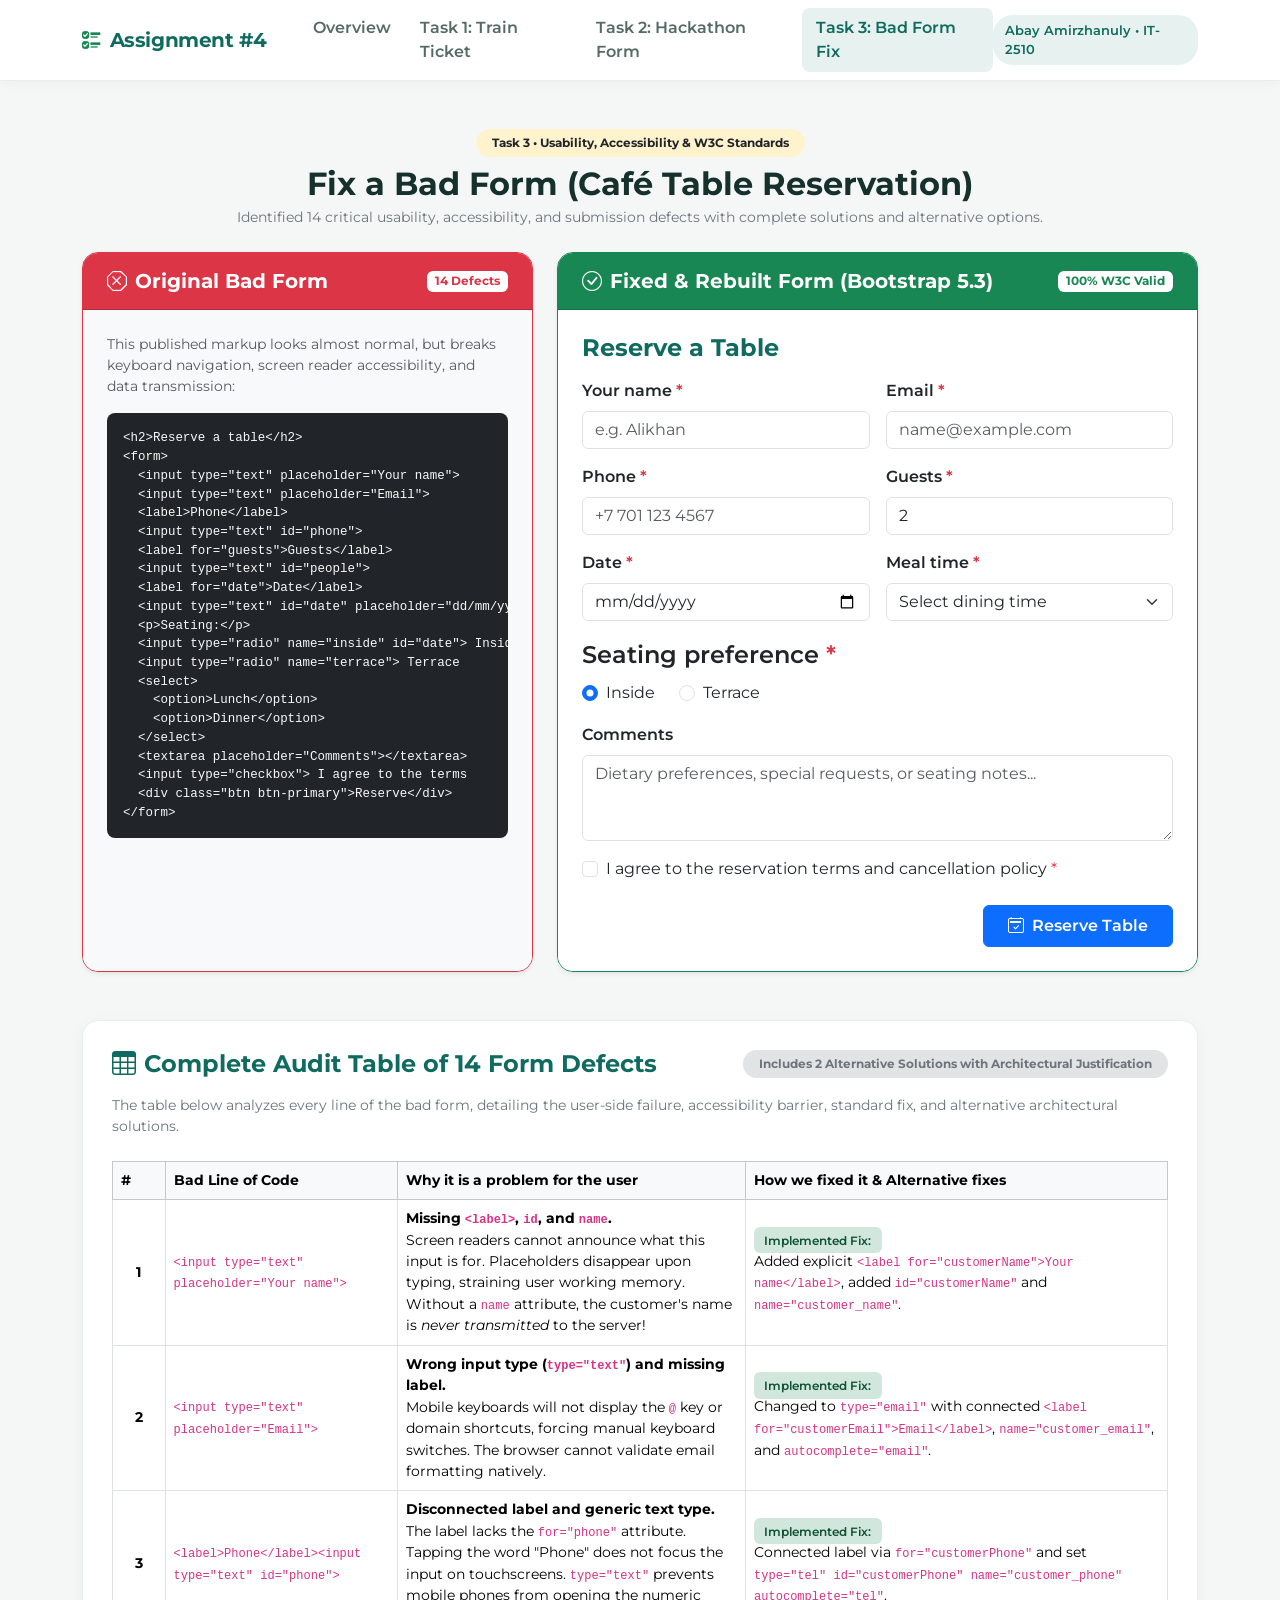
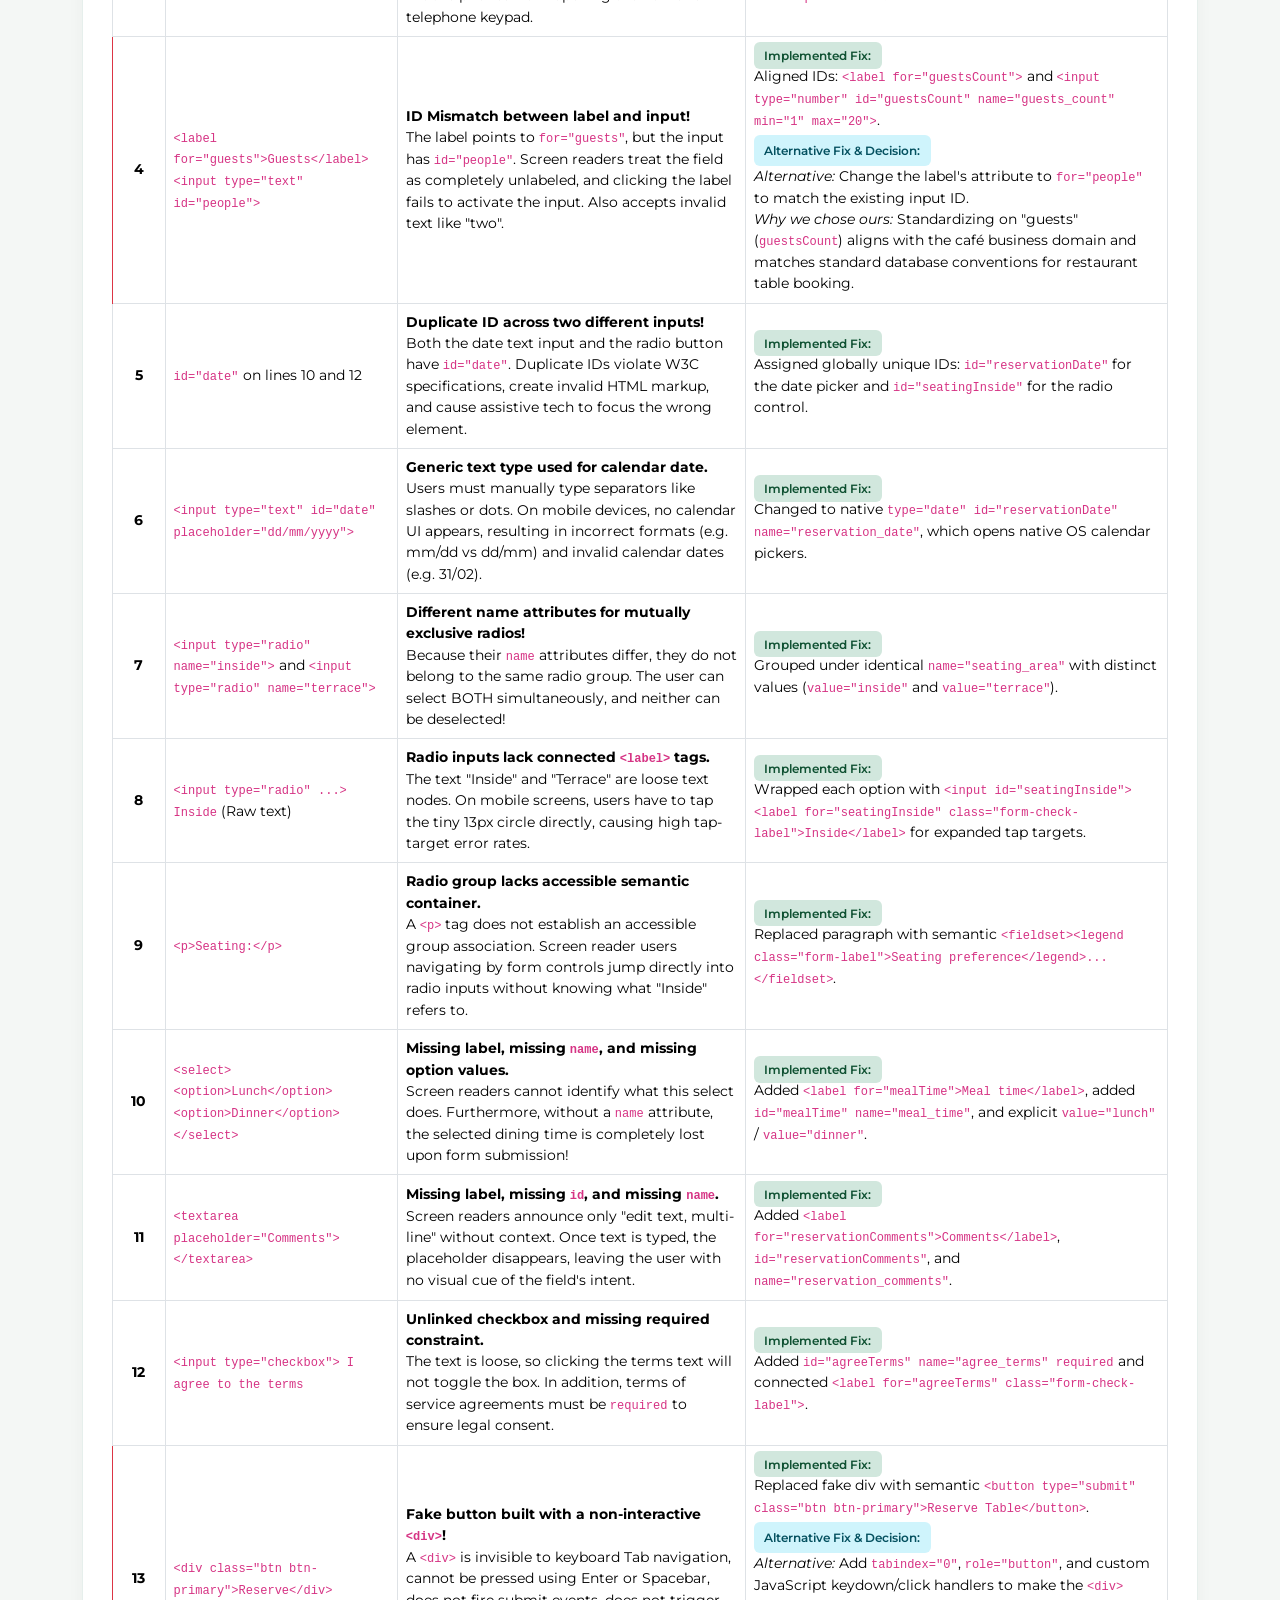
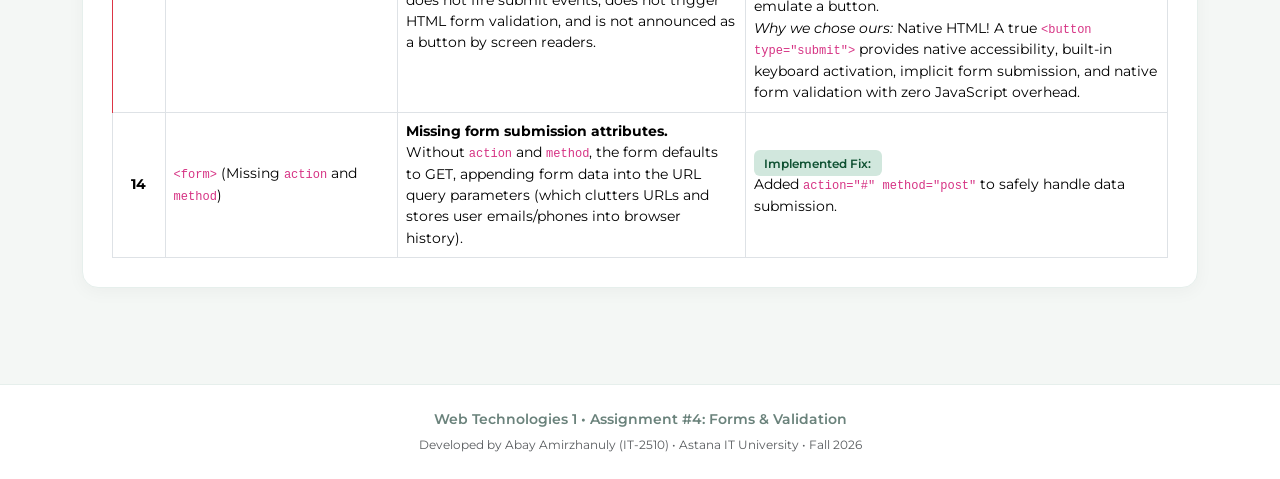
==== task3.html @ d3cf762e "feat: complete Assignment 4 forms and validation (Tasks 1, 2, 3)" ====
<!DOCTYPE html>
<html lang="en">
<head>
  <meta charset="UTF-8">
  <meta name="viewport" content="width=device-width, initial-scale=1.0">
  <title>Task 3: Fix a Bad Form | Assignment #4</title>

  <!-- Google Fonts: Montserrat -->
  <link rel="preconnect" href="https://fonts.googleapis.com">
  <link rel="preconnect" href="https://fonts.gstatic.com" crossorigin>
  <link href="https://fonts.googleapis.com/css2?family=Montserrat:wght@400;500;600;700;800&display=swap" rel="stylesheet">

  <!-- Bootstrap 5.3 CDN -->
  <link href="https://cdn.jsdelivr.net/npm/bootstrap@5.3.3/dist/css/bootstrap.min.css" rel="stylesheet">

  <!-- Bootstrap Icons -->
  <link rel="stylesheet" href="https://cdn.jsdelivr.net/npm/bootstrap-icons@1.11.3/font/bootstrap-icons.min.css">

  <!-- Custom Stylesheet -->
  <link rel="stylesheet" href="css/style.css">
</head>
<body>

  <!-- Shared Navigation -->
  <nav class="navbar navbar-expand-lg assignment-nav sticky-top">
    <div class="container">
      <a class="navbar-brand d-flex align-items-center gap-2" href="index.html">
        <i class="bi bi-ui-checks text-success"></i>
        <span>Assignment #4</span>
      </a>
      <button class="navbar-toggler border-0" type="button" data-bs-toggle="collapse" data-bs-target="#navContent" aria-controls="navContent" aria-expanded="false" aria-label="Toggle navigation">
        <span class="navbar-toggler-icon"></span>
      </button>

      <div class="collapse navbar-collapse" id="navContent">
        <ul class="navbar-nav me-auto mb-2 mb-lg-0 ms-lg-3">
          <li class="nav-item">
            <a class="nav-link" href="index.html">Overview</a>
          </li>
          <li class="nav-item">
            <a class="nav-link" href="task1.html">Task 1: Train Ticket</a>
          </li>
          <li class="nav-item">
            <a class="nav-link" href="task2.html">Task 2: Hackathon Form</a>
          </li>
          <li class="nav-item">
            <a class="nav-link active" aria-current="page" href="task3.html">Task 3: Bad Form Fix</a>
          </li>
        </ul>
        <div class="d-flex align-items-center gap-2">
          <span class="badge-student">Abay Amirzhanuly &bull; IT-2510</span>
        </div>
      </div>
    </div>
  </nav>

  <!-- Main Content Area -->
  <main class="py-4 py-md-5">
    <div class="container">

      <!-- Breadcrumb Header -->
      <div class="mb-4 text-center">
        <span class="badge bg-warning-subtle text-dark fw-bold px-3 py-2 rounded-pill mb-2">
          Task 3 &bull; Usability, Accessibility &amp; W3C Standards
        </span>
        <h2 class="fw-bold mb-1" style="color: var(--dark-text);">Fix a Bad Form (Café Table Reservation)</h2>
        <p class="text-secondary small mb-0">
          Identified 14 critical usability, accessibility, and submission defects with complete solutions and alternative options.
        </p>
      </div>

      <!-- Comparison Section: Original Bad Code vs Rebuilt Accessible Bootstrap Form -->
      <div class="row g-4 mb-5">
        
        <!-- Left Column: The Original Bad Form Snippet -->
        <div class="col-12 col-lg-5">
          <div class="card h-100 border-danger shadow-sm" style="border-radius: var(--card-radius); overflow: hidden;">
            <div class="card-header bg-danger text-white py-3 px-4 d-flex justify-content-between align-items-center">
              <h5 class="mb-0 fw-bold"><i class="bi bi-x-octagon me-2"></i>Original Bad Form</h5>
              <span class="badge bg-white text-danger fw-bold">14 Defects</span>
            </div>
            <div class="card-body p-4 bg-light">
              <p class="small text-muted mb-3">
                This published markup looks almost normal, but breaks keyboard navigation, screen reader accessibility, and data transmission:
              </p>
              
              <!-- Code block displaying original snippet -->
              <pre class="bg-dark text-light p-3 rounded-3 small mb-0" style="font-size: 0.78rem; line-height: 1.5; overflow-x: auto;"><code>&lt;h2&gt;Reserve a table&lt;/h2&gt;
&lt;form&gt;
  &lt;input type="text" placeholder="Your name"&gt;
  &lt;input type="text" placeholder="Email"&gt;
  &lt;label&gt;Phone&lt;/label&gt;
  &lt;input type="text" id="phone"&gt;
  &lt;label for="guests"&gt;Guests&lt;/label&gt;
  &lt;input type="text" id="people"&gt;
  &lt;label for="date"&gt;Date&lt;/label&gt;
  &lt;input type="text" id="date" placeholder="dd/mm/yyyy"&gt;
  &lt;p&gt;Seating:&lt;/p&gt;
  &lt;input type="radio" name="inside" id="date"&gt; Inside
  &lt;input type="radio" name="terrace"&gt; Terrace
  &lt;select&gt;
    &lt;option&gt;Lunch&lt;/option&gt;
    &lt;option&gt;Dinner&lt;/option&gt;
  &lt;/select&gt;
  &lt;textarea placeholder="Comments"&gt;&lt;/textarea&gt;
  &lt;input type="checkbox"&gt; I agree to the terms
  &lt;div class="btn btn-primary"&gt;Reserve&lt;/div&gt;
&lt;/form&gt;</code></pre>
            </div>
          </div>
        </div>

        <!-- Right Column: Rebuilt Accessible Form with Bootstrap 5.3 -->
        <div class="col-12 col-lg-7">
          <div class="card h-100 border-success shadow-sm" style="border-radius: var(--card-radius); overflow: hidden;">
            <div class="card-header bg-success text-white py-3 px-4 d-flex justify-content-between align-items-center">
              <h5 class="mb-0 fw-bold"><i class="bi bi-check-circle me-2"></i>Fixed &amp; Rebuilt Form (Bootstrap 5.3)</h5>
              <span class="badge bg-white text-success fw-bold">100% W3C Valid</span>
            </div>
            
            <div class="card-body p-4 bg-white">
              <form id="fixedReservationForm" action="#" method="post" class="needs-validation">
                
                <h3 class="h4 fw-bold mb-3" style="color: var(--primary-teal);">Reserve a Table</h3>

                <!-- Name & Email -->
                <div class="row g-3 mb-3">
                  <div class="col-12 col-md-6">
                    <label for="customerName" class="form-label fw-semibold">Your name <span class="text-danger">*</span></label>
                    <input 
                      type="text" 
                      class="form-control" 
                      id="customerName" 
                      name="customer_name" 
                      placeholder="e.g. Alikhan" 
                      autocomplete="name"
                      required
                    >
                  </div>
                  <div class="col-12 col-md-6">
                    <label for="customerEmail" class="form-label fw-semibold">Email <span class="text-danger">*</span></label>
                    <input 
                      type="email" 
                      class="form-control" 
                      id="customerEmail" 
                      name="customer_email" 
                      placeholder="name@example.com" 
                      autocomplete="email"
                      required
                    >
                  </div>
                </div>

                <!-- Phone & Guests -->
                <div class="row g-3 mb-3">
                  <div class="col-12 col-md-6">
                    <label for="customerPhone" class="form-label fw-semibold">Phone <span class="text-danger">*</span></label>
                    <input 
                      type="tel" 
                      class="form-control" 
                      id="customerPhone" 
                      name="customer_phone" 
                      placeholder="+7 701 123 4567" 
                      autocomplete="tel"
                      required
                    >
                  </div>
                  <div class="col-12 col-md-6">
                    <label for="guestsCount" class="form-label fw-semibold">Guests <span class="text-danger">*</span></label>
                    <input 
                      type="number" 
                      class="form-control" 
                      id="guestsCount" 
                      name="guests_count" 
                      min="1" 
                      max="20" 
                      step="1" 
                      value="2" 
                      required
                    >
                  </div>
                </div>

                <!-- Date & Meal Time -->
                <div class="row g-3 mb-3">
                  <div class="col-12 col-md-6">
                    <label for="reservationDate" class="form-label fw-semibold">Date <span class="text-danger">*</span></label>
                    <input 
                      type="date" 
                      class="form-control" 
                      id="reservationDate" 
                      name="reservation_date" 
                      required
                    >
                  </div>
                  <div class="col-12 col-md-6">
                    <label for="mealTime" class="form-label fw-semibold">Meal time <span class="text-danger">*</span></label>
                    <select class="form-select" id="mealTime" name="meal_time" required>
                      <option value="" disabled selected>Select dining time</option>
                      <option value="lunch">Lunch</option>
                      <option value="dinner">Dinner</option>
                    </select>
                  </div>
                </div>

                <!-- Seating Radios (Properly Grouped in Fieldset) -->
                <div class="mb-3">
                  <fieldset class="border-0 p-0 m-0">
                    <legend class="form-label fw-semibold d-block mb-2">Seating preference <span class="text-danger">*</span></legend>
                    <div class="d-flex gap-4">
                      <div class="form-check">
                        <input 
                          class="form-check-input" 
                          type="radio" 
                          name="seating_area" 
                          id="seatingInside" 
                          value="inside" 
                          checked 
                          required
                        >
                        <label class="form-check-label" for="seatingInside">Inside</label>
                      </div>
                      <div class="form-check">
                        <input 
                          class="form-check-input" 
                          type="radio" 
                          name="seating_area" 
                          id="seatingTerrace" 
                          value="terrace" 
                          required
                        >
                        <label class="form-check-label" for="seatingTerrace">Terrace</label>
                      </div>
                    </div>
                  </fieldset>
                </div>

                <!-- Comments -->
                <div class="mb-3">
                  <label for="reservationComments" class="form-label fw-semibold">Comments</label>
                  <textarea 
                    class="form-control" 
                    id="reservationComments" 
                    name="reservation_comments" 
                    rows="3" 
                    placeholder="Dietary preferences, special requests, or seating notes..."
                  ></textarea>
                </div>

                <!-- Agreement Checkbox -->
                <div class="mb-4">
                  <div class="form-check">
                    <input 
                      class="form-check-input" 
                      type="checkbox" 
                      id="agreeTerms" 
                      name="agree_terms" 
                      required
                    >
                    <label class="form-check-label" for="agreeTerms">
                      I agree to the reservation terms and cancellation policy <span class="text-danger">*</span>
                    </label>
                  </div>
                </div>

                <!-- Submit Button: Real semantic <button type="submit"> -->
                <div class="d-grid d-md-flex justify-content-md-end">
                  <button type="submit" class="btn btn-primary px-4 py-2 fw-semibold">
                    <i class="bi bi-calendar2-check me-2"></i>Reserve Table
                  </button>
                </div>

              </form>
            </div>
          </div>
        </div>

      </div>

      <!-- Comprehensive Defect Audit Table (14 Problems) -->
      <section class="test-suite-card mb-5">
        <div class="d-flex flex-wrap justify-content-between align-items-center mb-3 gap-2">
          <h4 class="fw-bold mb-0" style="color: var(--primary-teal);">
            <i class="bi bi-table me-2"></i>Complete Audit Table of 14 Form Defects
          </h4>
          <span class="badge bg-secondary-subtle text-secondary px-3 py-2 rounded-pill small">
            Includes 2 Alternative Solutions with Architectural Justification
          </span>
        </div>
        
        <p class="text-secondary small mb-4">
          The table below analyzes every line of the bad form, detailing the user-side failure, accessibility barrier, standard fix, and alternative architectural solutions.
        </p>

        <div class="table-responsive">
          <table class="table table-bordered table-hover align-middle mb-0" style="font-size: 0.86rem; line-height: 1.55;">
            <thead class="table-light">
              <tr>
                <th scope="col" style="width: 5%;">#</th>
                <th scope="col" style="width: 22%;">Bad Line of Code</th>
                <th scope="col" style="width: 33%;">Why it is a problem for the user</th>
                <th scope="col" style="width: 40%;">How we fixed it &amp; Alternative fixes</th>
              </tr>
            </thead>
            <tbody>
              
              <!-- 1 -->
              <tr>
                <td class="text-center fw-bold">1</td>
                <td><code>&lt;input type="text" placeholder="Your name"&gt;</code></td>
                <td>
                  <strong>Missing <code>&lt;label&gt;</code>, <code>id</code>, and <code>name</code>.</strong><br>
                  Screen readers cannot announce what this input is for. Placeholders disappear upon typing, straining user working memory. Without a <code>name</code> attribute, the customer's name is <em>never transmitted</em> to the server!
                </td>
                <td>
                  <span class="badge-fix">Implemented Fix:</span><br>
                  Added explicit <code>&lt;label for="customerName"&gt;Your name&lt;/label&gt;</code>, added <code>id="customerName"</code> and <code>name="customer_name"</code>.
                </td>
              </tr>

              <!-- 2 -->
              <tr>
                <td class="text-center fw-bold">2</td>
                <td><code>&lt;input type="text" placeholder="Email"&gt;</code></td>
                <td>
                  <strong>Wrong input type (<code>type="text"</code>) and missing label.</strong><br>
                  Mobile keyboards will not display the <code>@</code> key or domain shortcuts, forcing manual keyboard switches. The browser cannot validate email formatting natively.
                </td>
                <td>
                  <span class="badge-fix">Implemented Fix:</span><br>
                  Changed to <code>type="email"</code> with connected <code>&lt;label for="customerEmail"&gt;Email&lt;/label&gt;</code>, <code>name="customer_email"</code>, and <code>autocomplete="email"</code>.
                </td>
              </tr>

              <!-- 3 -->
              <tr>
                <td class="text-center fw-bold">3</td>
                <td><code>&lt;label&gt;Phone&lt;/label&gt;&lt;input type="text" id="phone"&gt;</code></td>
                <td>
                  <strong>Disconnected label and generic text type.</strong><br>
                  The label lacks the <code>for="phone"</code> attribute. Tapping the word "Phone" does not focus the input on touchscreens. <code>type="text"</code> prevents mobile phones from opening the numeric telephone keypad.
                </td>
                <td>
                  <span class="badge-fix">Implemented Fix:</span><br>
                  Connected label via <code>for="customerPhone"</code> and set <code>type="tel" id="customerPhone" name="customer_phone" autocomplete="tel"</code>.
                </td>
              </tr>

              <!-- 4 (Alternative Fix #1) -->
              <tr class="problem-row-highlight">
                <td class="text-center fw-bold">4</td>
                <td><code>&lt;label for="guests"&gt;Guests&lt;/label&gt;&lt;input type="text" id="people"&gt;</code></td>
                <td>
                  <strong>ID Mismatch between label and input!</strong><br>
                  The label points to <code>for="guests"</code>, but the input has <code>id="people"</code>. Screen readers treat the field as completely unlabeled, and clicking the label fails to activate the input. Also accepts invalid text like "two".
                </td>
                <td>
                  <span class="badge-fix">Implemented Fix:</span><br>
                  Aligned IDs: <code>&lt;label for="guestsCount"&gt;</code> and <code>&lt;input type="number" id="guestsCount" name="guests_count" min="1" max="20"&gt;</code>.<br>
                  <span class="badge-alt-fix mt-1 d-inline-block">Alternative Fix &amp; Decision:</span><br>
                  <em>Alternative:</em> Change the label's attribute to <code>for="people"</code> to match the existing input ID.<br>
                  <em>Why we chose ours:</em> Standardizing on "guests" (<code>guestsCount</code>) aligns with the café business domain and matches standard database conventions for restaurant table booking.
                </td>
              </tr>

              <!-- 5 -->
              <tr>
                <td class="text-center fw-bold">5</td>
                <td><code>id="date"</code> on lines 10 and 12</td>
                <td>
                  <strong>Duplicate ID across two different inputs!</strong><br>
                  Both the date text input and the radio button have <code>id="date"</code>. Duplicate IDs violate W3C specifications, create invalid HTML markup, and cause assistive tech to focus the wrong element.
                </td>
                <td>
                  <span class="badge-fix">Implemented Fix:</span><br>
                  Assigned globally unique IDs: <code>id="reservationDate"</code> for the date picker and <code>id="seatingInside"</code> for the radio control.
                </td>
              </tr>

              <!-- 6 -->
              <tr>
                <td class="text-center fw-bold">6</td>
                <td><code>&lt;input type="text" id="date" placeholder="dd/mm/yyyy"&gt;</code></td>
                <td>
                  <strong>Generic text type used for calendar date.</strong><br>
                  Users must manually type separators like slashes or dots. On mobile devices, no calendar UI appears, resulting in incorrect formats (e.g. mm/dd vs dd/mm) and invalid calendar dates (e.g. 31/02).
                </td>
                <td>
                  <span class="badge-fix">Implemented Fix:</span><br>
                  Changed to native <code>type="date" id="reservationDate" name="reservation_date"</code>, which opens native OS calendar pickers.
                </td>
              </tr>

              <!-- 7 -->
              <tr>
                <td class="text-center fw-bold">7</td>
                <td><code>&lt;input type="radio" name="inside"&gt;</code> and <code>&lt;input type="radio" name="terrace"&gt;</code></td>
                <td>
                  <strong>Different name attributes for mutually exclusive radios!</strong><br>
                  Because their <code>name</code> attributes differ, they do not belong to the same radio group. The user can select BOTH simultaneously, and neither can be deselected!
                </td>
                <td>
                  <span class="badge-fix">Implemented Fix:</span><br>
                  Grouped under identical <code>name="seating_area"</code> with distinct values (<code>value="inside"</code> and <code>value="terrace"</code>).
                </td>
              </tr>

              <!-- 8 -->
              <tr>
                <td class="text-center fw-bold">8</td>
                <td><code>&lt;input type="radio" ...&gt; Inside</code> (Raw text)</td>
                <td>
                  <strong>Radio inputs lack connected <code>&lt;label&gt;</code> tags.</strong><br>
                  The text "Inside" and "Terrace" are loose text nodes. On mobile screens, users have to tap the tiny 13px circle directly, causing high tap-target error rates.
                </td>
                <td>
                  <span class="badge-fix">Implemented Fix:</span><br>
                  Wrapped each option with <code>&lt;input id="seatingInside"&gt;&lt;label for="seatingInside" class="form-check-label"&gt;Inside&lt;/label&gt;</code> for expanded tap targets.
                </td>
              </tr>

              <!-- 9 -->
              <tr>
                <td class="text-center fw-bold">9</td>
                <td><code>&lt;p&gt;Seating:&lt;/p&gt;</code></td>
                <td>
                  <strong>Radio group lacks accessible semantic container.</strong><br>
                  A <code>&lt;p&gt;</code> tag does not establish an accessible group association. Screen reader users navigating by form controls jump directly into radio inputs without knowing what "Inside" refers to.
                </td>
                <td>
                  <span class="badge-fix">Implemented Fix:</span><br>
                  Replaced paragraph with semantic <code>&lt;fieldset&gt;&lt;legend class="form-label"&gt;Seating preference&lt;/legend&gt;...&lt;/fieldset&gt;</code>.
                </td>
              </tr>

              <!-- 10 -->
              <tr>
                <td class="text-center fw-bold">10</td>
                <td><code>&lt;select&gt;&lt;option&gt;Lunch&lt;/option&gt;&lt;option&gt;Dinner&lt;/option&gt;&lt;/select&gt;</code></td>
                <td>
                  <strong>Missing label, missing <code>name</code>, and missing option values.</strong><br>
                  Screen readers cannot identify what this select does. Furthermore, without a <code>name</code> attribute, the selected dining time is completely lost upon form submission!
                </td>
                <td>
                  <span class="badge-fix">Implemented Fix:</span><br>
                  Added <code>&lt;label for="mealTime"&gt;Meal time&lt;/label&gt;</code>, added <code>id="mealTime" name="meal_time"</code>, and explicit <code>value="lunch"</code> / <code>value="dinner"</code>.
                </td>
              </tr>

              <!-- 11 -->
              <tr>
                <td class="text-center fw-bold">11</td>
                <td><code>&lt;textarea placeholder="Comments"&gt;&lt;/textarea&gt;</code></td>
                <td>
                  <strong>Missing label, missing <code>id</code>, and missing <code>name</code>.</strong><br>
                  Screen readers announce only "edit text, multi-line" without context. Once text is typed, the placeholder disappears, leaving the user with no visual cue of the field's intent.
                </td>
                <td>
                  <span class="badge-fix">Implemented Fix:</span><br>
                  Added <code>&lt;label for="reservationComments"&gt;Comments&lt;/label&gt;</code>, <code>id="reservationComments"</code>, and <code>name="reservation_comments"</code>.
                </td>
              </tr>

              <!-- 12 -->
              <tr>
                <td class="text-center fw-bold">12</td>
                <td><code>&lt;input type="checkbox"&gt; I agree to the terms</code></td>
                <td>
                  <strong>Unlinked checkbox and missing required constraint.</strong><br>
                  The text is loose, so clicking the terms text will not toggle the box. In addition, terms of service agreements must be <code>required</code> to ensure legal consent.
                </td>
                <td>
                  <span class="badge-fix">Implemented Fix:</span><br>
                  Added <code>id="agreeTerms" name="agree_terms" required</code> and connected <code>&lt;label for="agreeTerms" class="form-check-label"&gt;</code>.
                </td>
              </tr>

              <!-- 13 (Alternative Fix #2) -->
              <tr class="problem-row-highlight">
                <td class="text-center fw-bold">13</td>
                <td><code>&lt;div class="btn btn-primary"&gt;Reserve&lt;/div&gt;</code></td>
                <td>
                  <strong>Fake button built with a non-interactive <code>&lt;div&gt;</code>!</strong><br>
                  A <code>&lt;div&gt;</code> is invisible to keyboard Tab navigation, cannot be pressed using Enter or Spacebar, does not fire submit events, does not trigger HTML form validation, and is not announced as a button by screen readers.
                </td>
                <td>
                  <span class="badge-fix">Implemented Fix:</span><br>
                  Replaced fake div with semantic <code>&lt;button type="submit" class="btn btn-primary"&gt;Reserve Table&lt;/button&gt;</code>.<br>
                  <span class="badge-alt-fix mt-1 d-inline-block">Alternative Fix &amp; Decision:</span><br>
                  <em>Alternative:</em> Add <code>tabindex="0"</code>, <code>role="button"</code>, and custom JavaScript keydown/click handlers to make the <code>&lt;div&gt;</code> emulate a button.<br>
                  <em>Why we chose ours:</em> Native HTML! A true <code>&lt;button type="submit"&gt;</code> provides native accessibility, built-in keyboard activation, implicit form submission, and native form validation with zero JavaScript overhead.
                </td>
              </tr>

              <!-- 14 -->
              <tr>
                <td class="text-center fw-bold">14</td>
                <td><code>&lt;form&gt;</code> (Missing <code>action</code> and <code>method</code>)</td>
                <td>
                  <strong>Missing form submission attributes.</strong><br>
                  Without <code>action</code> and <code>method</code>, the form defaults to GET, appending form data into the URL query parameters (which clutters URLs and stores user emails/phones into browser history).
                </td>
                <td>
                  <span class="badge-fix">Implemented Fix:</span><br>
                  Added <code>action="#" method="post"</code> to safely handle data submission.
                </td>
              </tr>

            </tbody>
          </table>
        </div>
      </section>

    </div>
  </main>

  <!-- Shared Footer -->
  <footer class="assignment-footer text-center">
    <div class="container">
      <p class="mb-1 fw-semibold">Web Technologies 1 &bull; Assignment #4: Forms &amp; Validation</p>
      <small class="text-muted">Developed by Abay Amirzhanuly (IT-2510) &bull; Astana IT University &bull; Fall 2026</small>
    </div>
  </footer>

  <!-- Bootstrap Bundle JS -->
  <script src="https://cdn.jsdelivr.net/npm/bootstrap@5.3.3/dist/js/bootstrap.bundle.min.js"></script>
</body>
</html>
---- css/style.css ----
/* ==========================================================================
   Assignment #4: Forms and Validation (HTML + Bootstrap)
   Author: Abay Amirzhanuly (IT-2510)
   Colors: #0F6B5F, #F2A93B, #16302B, #F4F7F5, #E6EFEC
   ========================================================================== */

:root {
  --primary-teal: #0F6B5F;
  --primary-teal-dark: #0b5047;
  --primary-teal-light: #e7f2f0;
  --accent-amber: #F2A93B;
  --accent-amber-hover: #e09628;
  --dark-text: #16302B;
  --bg-page: #F4F7F5;
  --border-light: #E6EFEC;
  --card-radius: 16px;
  --input-radius: 8px;
  --font-family: 'Montserrat', system-ui, -apple-system, sans-serif;
}

body {
  font-family: var(--font-family);
  background-color: var(--bg-page);
  color: var(--dark-text);
  min-height: 100vh;
  margin: 0;
  display: flex;
  flex-direction: column;
}

/* --------------------------------------------------------------------------
   SHARED NAVIGATION BAR
   -------------------------------------------------------------------------- */
.assignment-nav {
  background-color: #ffffff;
  border-bottom: 1px solid var(--border-light);
  box-shadow: 0 2px 10px rgba(22, 48, 43, 0.04);
}

.assignment-nav .navbar-brand {
  font-weight: 700;
  color: var(--primary-teal);
  letter-spacing: -0.02em;
}

.assignment-nav .nav-link {
  font-weight: 600;
  color: #556b65;
  padding: 0.5rem 0.9rem !important;
  border-radius: 8px;
  transition: all 0.2s ease;
}

.assignment-nav .nav-link:hover,
.assignment-nav .nav-link.active {
  color: var(--primary-teal);
  background-color: var(--primary-teal-light);
}

.badge-student {
  background-color: var(--primary-teal-light);
  color: var(--primary-teal);
  font-weight: 600;
  border-radius: 20px;
  padding: 0.35rem 0.8rem;
  font-size: 0.8rem;
}

/* --------------------------------------------------------------------------
   TASK 1: BOOK A TRAIN TICKET
   -------------------------------------------------------------------------- */
.ticket-card {
  background: #ffffff;
  border: 1px solid var(--border-light);
  border-radius: var(--card-radius);
  box-shadow: 0 12px 36px rgba(22, 48, 43, 0.07);
  overflow: hidden;
  max-width: 860px;
  margin: 0 auto;
}

.ticket-header {
  background-color: var(--primary-teal);
  color: #ffffff;
  padding: 1.35rem 2rem;
}

.ticket-header h1,
.ticket-header h2 {
  font-size: 1.5rem;
  font-weight: 700;
  margin: 0;
  letter-spacing: -0.01em;
}

.ticket-body {
  padding: 2rem;
}

@media (max-width: 575.98px) {
  .ticket-body {
    padding: 1.25rem 1rem;
  }
  .ticket-header {
    padding: 1.15rem 1.25rem;
  }
}

/* Segmented Trip Type Toggle (One way / Round trip) */
.trip-type-group {
  display: inline-flex;
  background-color: var(--border-light);
  padding: 4px;
  border-radius: 30px;
  gap: 2px;
}

.trip-type-group input[type="radio"] {
  position: absolute;
  clip: rect(0, 0, 0, 0);
  pointer-events: none;
}

.trip-type-label {
  display: inline-block;
  padding: 8px 22px;
  font-size: 0.88rem;
  font-weight: 600;
  color: #556b65;
  border-radius: 26px;
  cursor: pointer;
  transition: all 0.2s ease;
  user-select: none;
}

.trip-type-group input[type="radio"]:checked + .trip-type-label {
  background-color: var(--primary-teal);
  color: #ffffff;
  box-shadow: 0 2px 8px rgba(15, 107, 95, 0.25);
}

.trip-type-group input[type="radio"]:focus-visible + .trip-type-label {
  outline: 2px solid var(--accent-amber);
  outline-offset: 2px;
}

/* Input Fields Styling */
.ticket-form .form-label {
  font-size: 0.82rem;
  font-weight: 600;
  color: #5b736c;
  margin-bottom: 0.35rem;
}

.ticket-form .form-control,
.ticket-form .form-select {
  font-family: inherit;
  font-size: 0.95rem;
  font-weight: 500;
  color: var(--dark-text);
  background-color: #fafdfc;
  border: 1px solid var(--border-light);
  border-radius: var(--input-radius);
  padding: 0.65rem 0.9rem;
  transition: border-color 0.2s ease, box-shadow 0.2s ease;
}

.ticket-form .form-control:focus,
.ticket-form .form-select:focus {
  background-color: #ffffff;
  border-color: var(--primary-teal);
  box-shadow: 0 0 0 3px rgba(15, 107, 95, 0.15);
  outline: none;
}

.ticket-form .input-group-text {
  font-family: inherit;
  font-weight: 600;
  font-size: 0.95rem;
  color: #5b736c;
  background-color: var(--border-light);
  border: 1px solid var(--border-light);
  border-radius: var(--input-radius) 0 0 var(--input-radius);
  padding-left: 0.85rem;
  padding-right: 0.85rem;
}

/* Carriage Class Radio Buttons */
.carriage-group {
  display: flex;
  flex-wrap: wrap;
  gap: 1.5rem;
  align-items: center;
}

.carriage-group .form-check-input {
  cursor: pointer;
  border-color: #9cb5ae;
}

.carriage-group .form-check-input:checked {
  background-color: var(--primary-teal);
  border-color: var(--primary-teal);
}

.carriage-group .form-check-label {
  font-size: 0.92rem;
  font-weight: 500;
  color: var(--dark-text);
  cursor: pointer;
}

/* Checkboxes */
.ticket-form .form-check-input {
  cursor: pointer;
  border-color: #9cb5ae;
  border-radius: 4px;
}

.ticket-form .form-check-input:checked {
  background-color: var(--primary-teal);
  border-color: var(--primary-teal);
}

.ticket-form .form-check-label {
  font-size: 0.88rem;
  color: #3b524c;
  cursor: pointer;
}

/* Action Buttons */
.btn-find {
  background-color: var(--accent-amber);
  color: var(--dark-text);
  font-weight: 700;
  font-size: 0.95rem;
  border: 2px solid var(--accent-amber);
  border-radius: 28px;
  padding: 0.65rem 2rem;
  transition: all 0.2s ease;
  box-shadow: 0 4px 14px rgba(242, 169, 59, 0.25);
}

.btn-find:hover,
.btn-find:focus {
  background-color: var(--accent-amber-hover);
  border-color: var(--accent-amber-hover);
  color: var(--dark-text);
  transform: translateY(-1px);
}

.btn-clear {
  background-color: #ffffff;
  color: #6a827b;
  font-weight: 600;
  font-size: 0.95rem;
  border: 1px solid var(--border-light);
  border-radius: 28px;
  padding: 0.65rem 1.8rem;
  transition: all 0.2s ease;
}

.btn-clear:hover,
.btn-clear:focus {
  background-color: var(--border-light);
  color: var(--dark-text);
}

/* --------------------------------------------------------------------------
   TASK 2: HACKATHON REGISTRATION (:user-invalid / :user-valid NATIVE RULES)
   -------------------------------------------------------------------------- */
.hack-card {
  background: #ffffff;
  border: 1px solid #dbe5e1;
  border-radius: var(--card-radius);
  box-shadow: 0 14px 40px rgba(22, 48, 43, 0.08);
  overflow: hidden;
  max-width: 860px;
  margin: 0 auto;
}

.hack-header {
  background: linear-gradient(135deg, var(--primary-teal), #0a4941);
  color: #ffffff;
  padding: 1.8rem 2rem;
}

.hack-header h1 {
  font-size: 1.65rem;
  font-weight: 800;
  margin: 0 0 0.35rem;
}

.hack-header p {
  margin: 0;
  opacity: 0.9;
  font-size: 0.92rem;
}

.hack-body {
  padding: 2.2rem;
}

@media (max-width: 575.98px) {
  .hack-body {
    padding: 1.35rem 1rem;
  }
  .hack-header {
    padding: 1.35rem 1.25rem;
  }
}

/* Native CSS Validation States using :user-invalid and :user-valid */
.hack-form .form-control:user-invalid,
.hack-form .form-select:user-invalid,
.hack-form .form-check-input:user-invalid {
  border-color: #dc3545 !important;
  background-color: #fff8f8;
}

.hack-form .form-control:user-valid:not([type="checkbox"]):not([type="radio"]),
.hack-form .form-select:user-valid {
  border-color: #198754 !important;
  background-color: #f8fff9;
}

/* Show feedback message only when field is :user-invalid */
.hack-form input:user-invalid ~ .invalid-feedback,
.hack-form select:user-invalid ~ .invalid-feedback,
.hack-form textarea:user-invalid ~ .invalid-feedback {
  display: block;
}

/* Keep .valid-feedback visible on :user-valid */
.hack-form input:user-valid ~ .valid-feedback,
.hack-form select:user-valid ~ .valid-feedback,
.hack-form textarea:user-valid ~ .valid-feedback {
  display: block;
}

.field-hint {
  font-size: 0.78rem;
  color: #6a827b;
  margin-top: 0.2rem;
}

.required-star {
  color: #dc3545;
  font-weight: 700;
  margin-left: 2px;
}

/* Testing Table for Task 2 */
.test-suite-card {
  background: #ffffff;
  border: 1px solid var(--border-light);
  border-radius: var(--card-radius);
  box-shadow: 0 4px 18px rgba(0,0,0,0.04);
  padding: 1.8rem;
  margin-top: 2rem;
}

/* --------------------------------------------------------------------------
   TASK 3: BAD FORM COMPARISON & PROBLEMS TABLE
   -------------------------------------------------------------------------- */
.problem-row-highlight {
  background-color: #fff5f5;
  border-left: 4px solid #dc3545;
}

.badge-fix {
  background-color: #d1e7dd;
  color: #0f5132;
  font-weight: 600;
  font-size: 0.78rem;
  padding: 0.35rem 0.65rem;
  border-radius: 6px;
}

.badge-alt-fix {
  background-color: #cff4fc;
  color: #055160;
  font-weight: 600;
  font-size: 0.78rem;
  padding: 0.35rem 0.65rem;
  border-radius: 6px;
}

/* Footer */
.assignment-footer {
  margin-top: auto;
  background-color: #ffffff;
  border-top: 1px solid var(--border-light);
  padding: 1.5rem 0;
  font-size: 0.88rem;
  color: #6a827b;
}
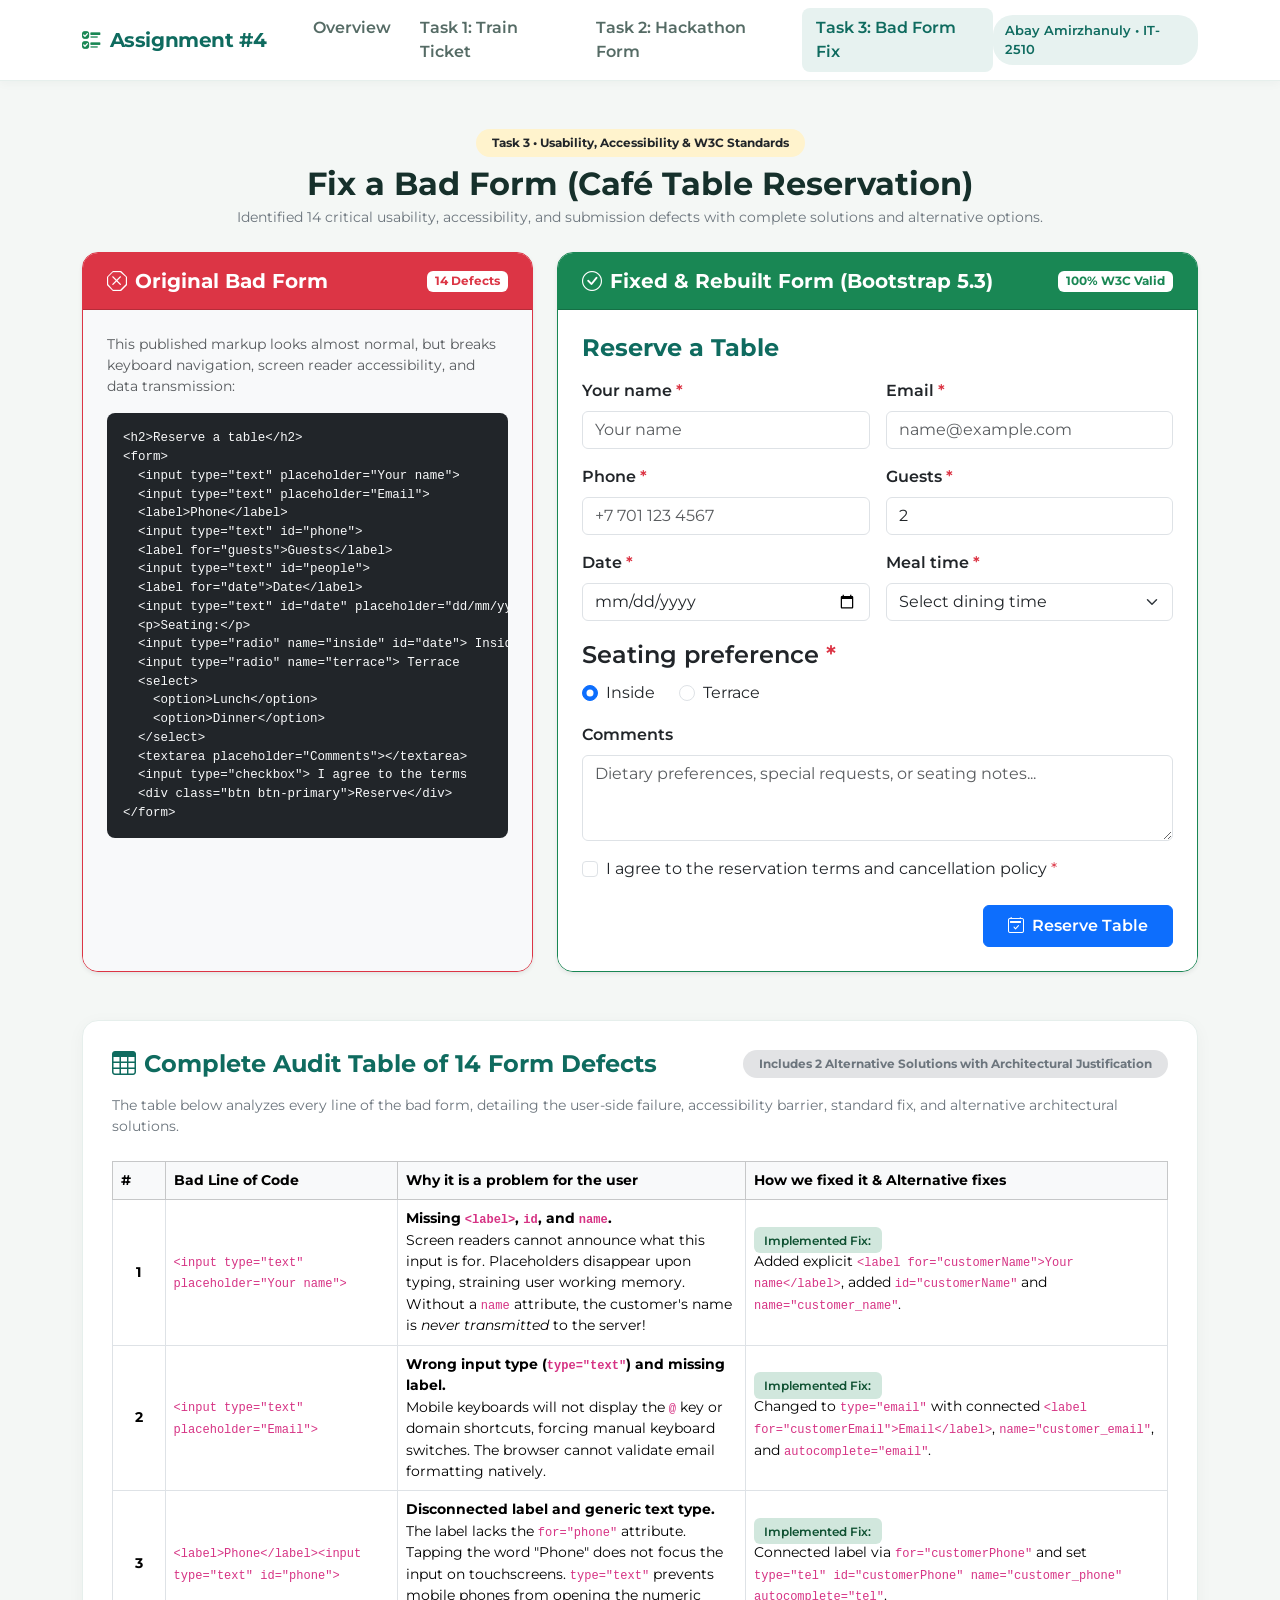
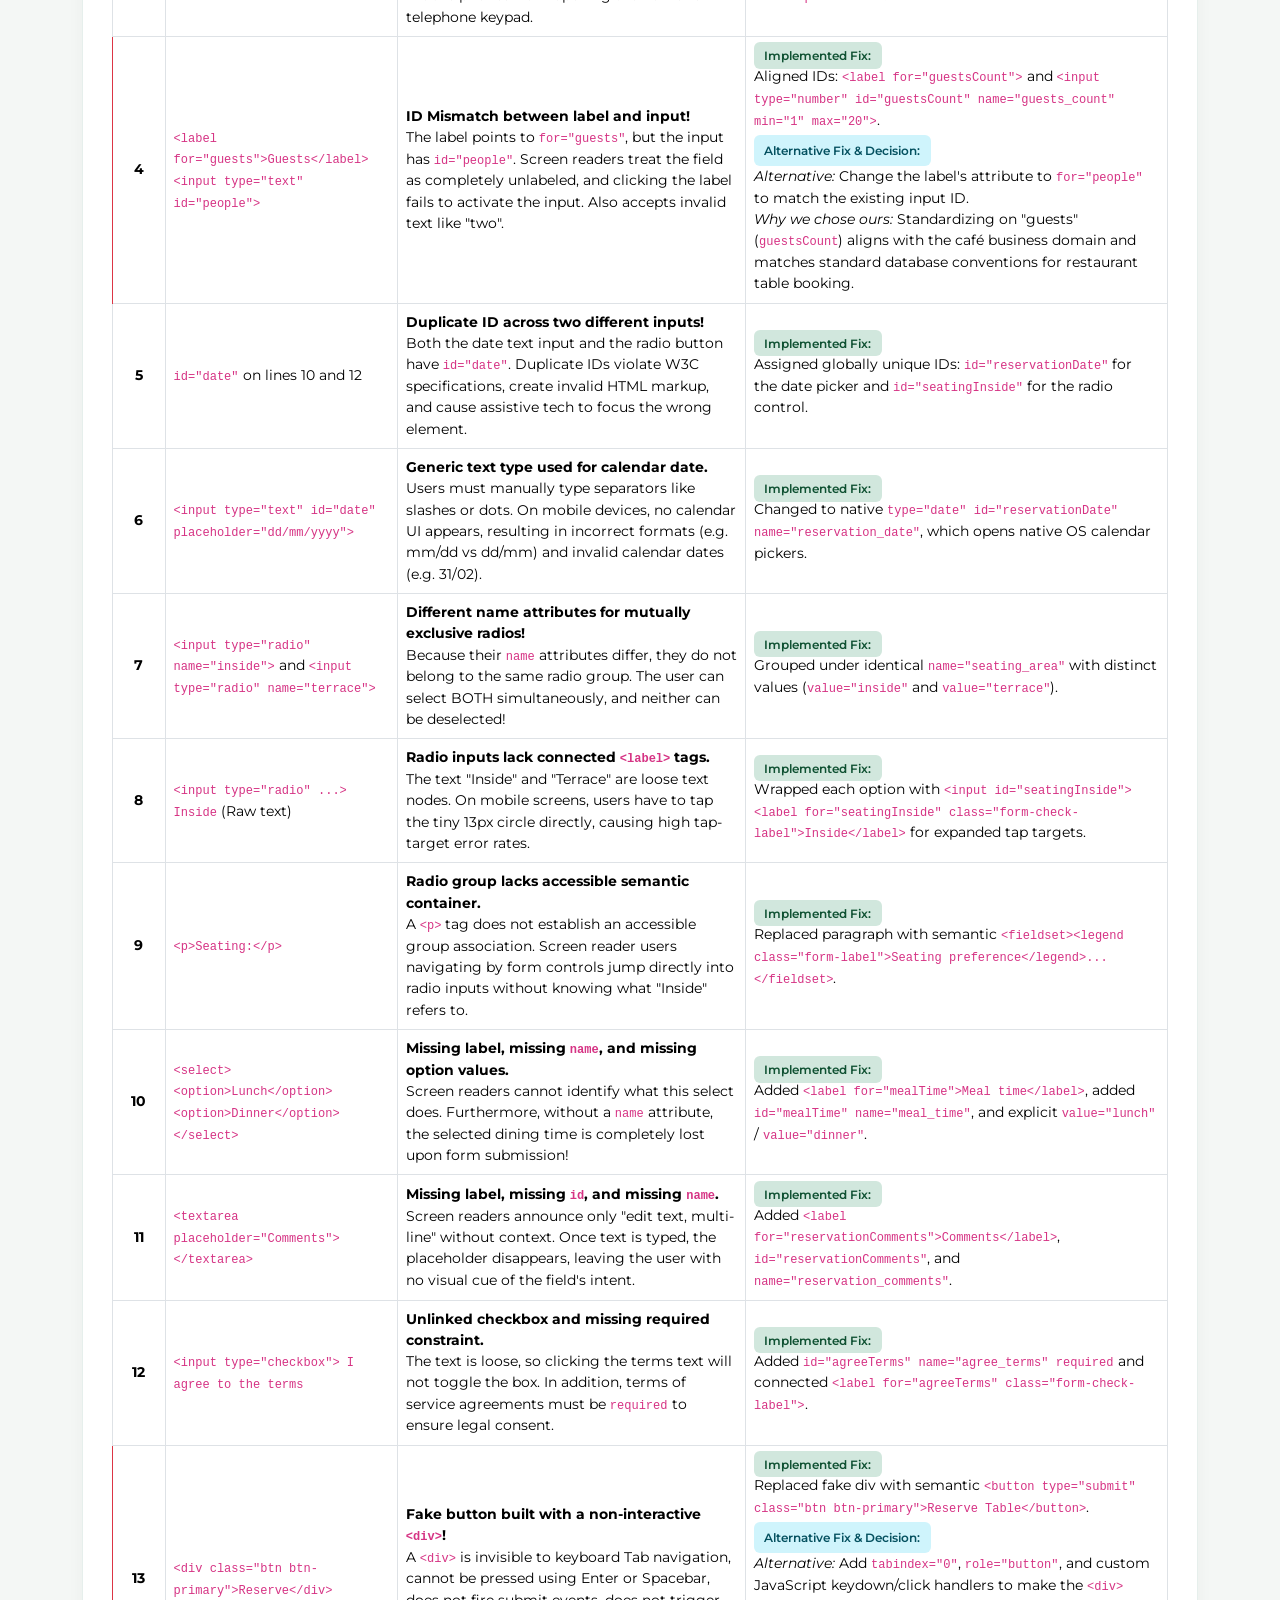
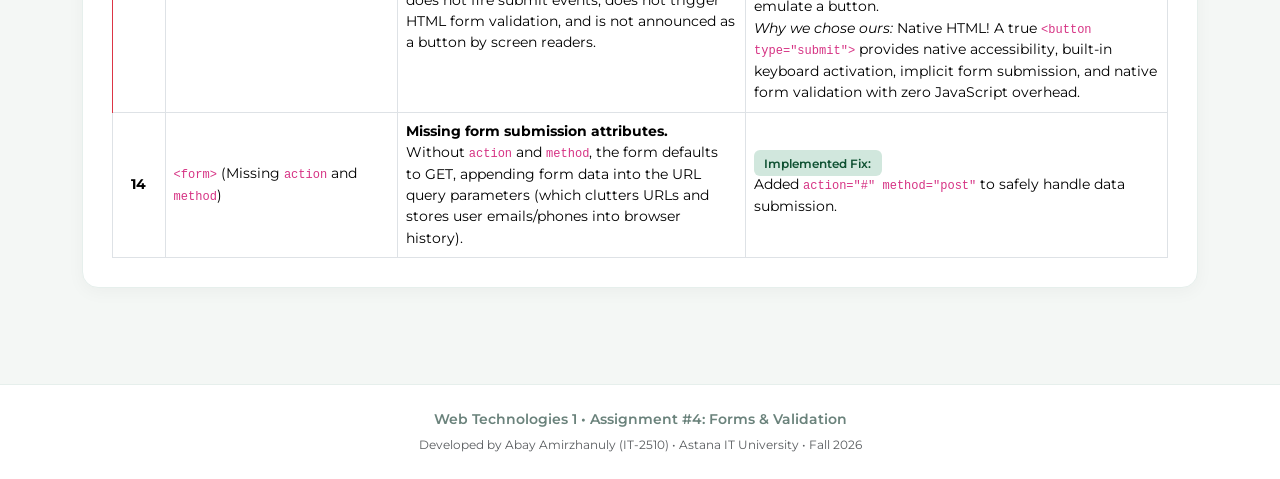
==== commit f02b1c22: "fix(placeholders): update email placeholder to example@mail.com and name to Your name" ====
--- a/task3.html
+++ b/task3.html
@@ -132,7 +132,7 @@
                       class="form-control" 
                       id="customerName" 
                       name="customer_name" 
-                      placeholder="e.g. Alikhan" 
+                      placeholder="Your name" 
                       autocomplete="name"
                       required
                     >
